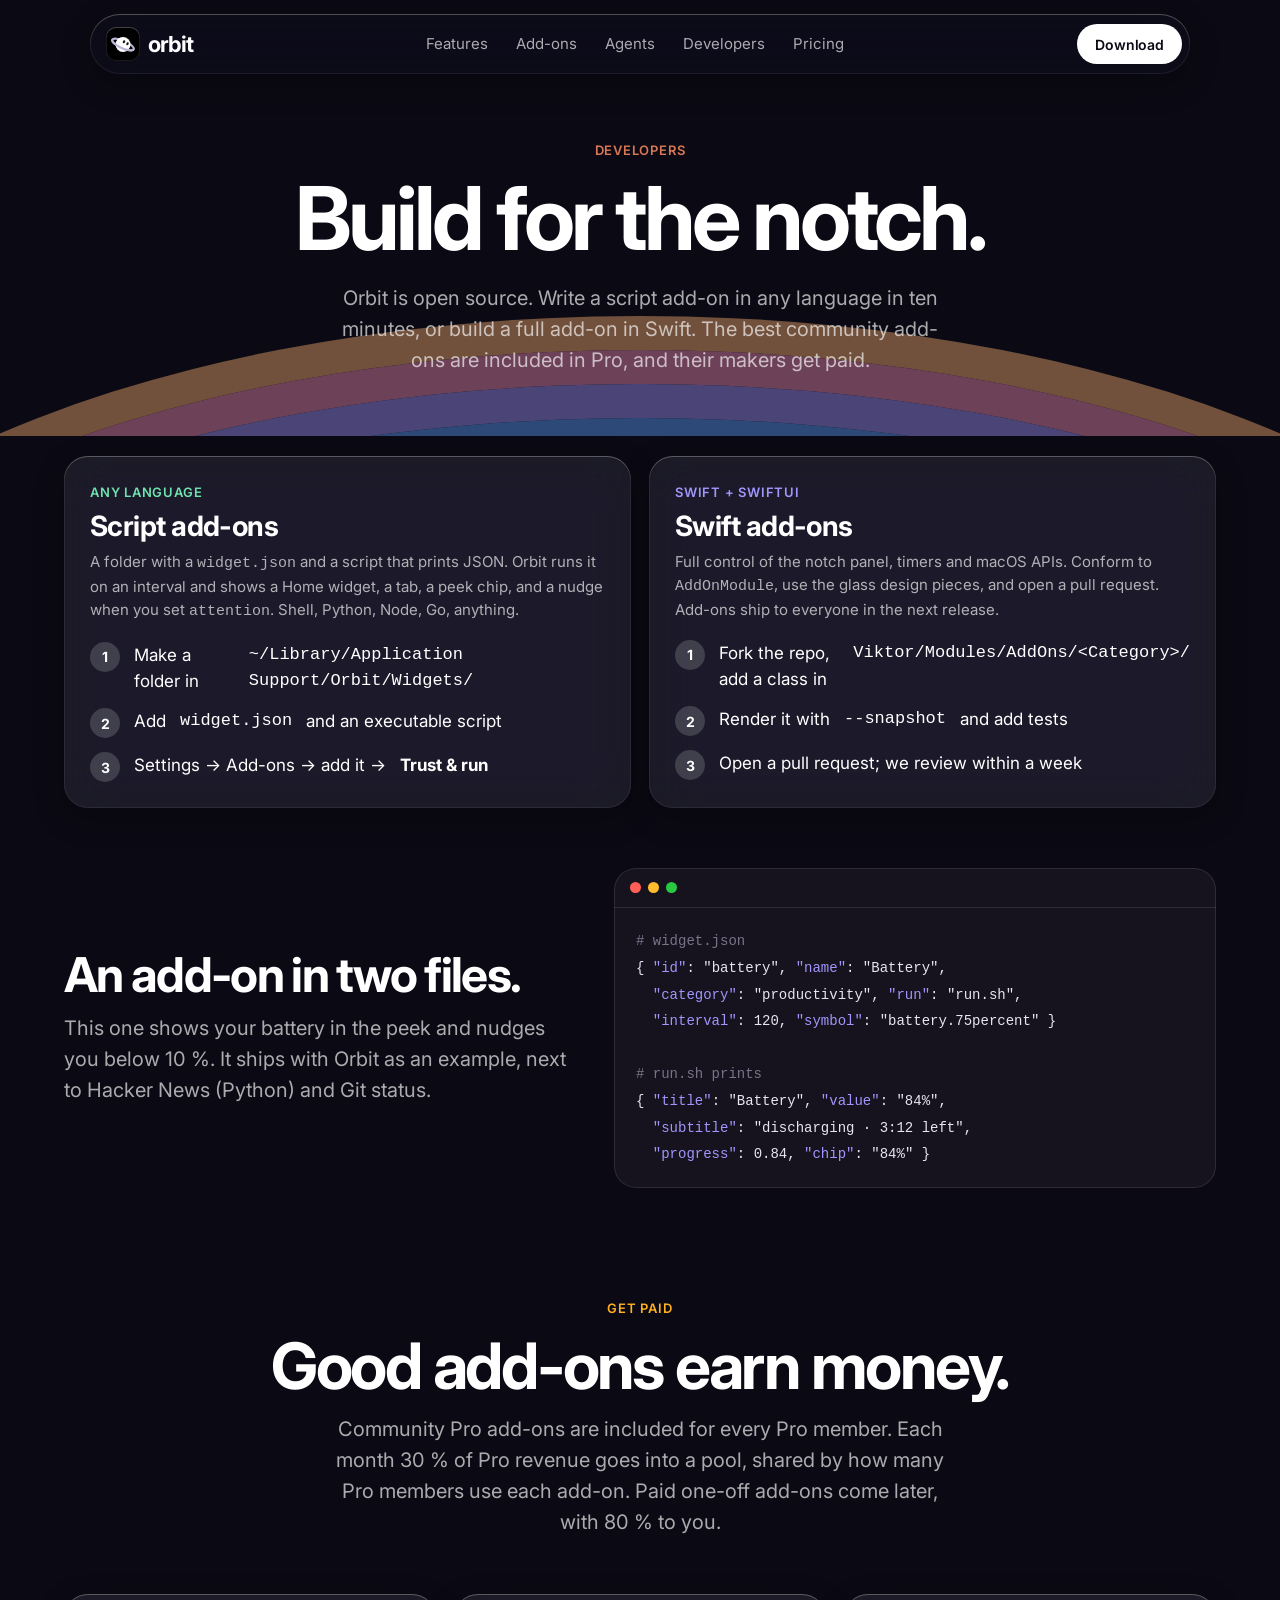
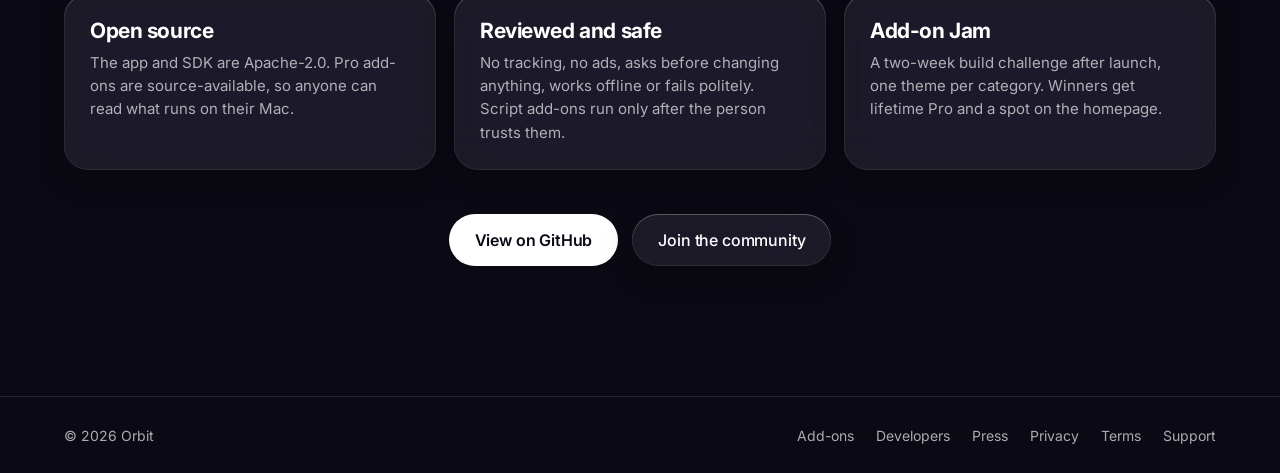
==== website/developers.html @ 53aa4644 "Orbit: first public release" ====
<!doctype html>
<html lang="en">
<head>
  <meta charset="utf-8">
  <meta name="viewport" content="width=device-width, initial-scale=1">
  <title>Build for Orbit</title>
  <meta name="description" content="Orbit is open source. Make add-ons as a script in any language or in Swift, and get paid when Pro members use them.">
  <meta name="theme-color" content="#0B0A14">
  <link rel="icon" href="assets/favicon.svg" type="image/svg+xml">
  <link rel="preconnect" href="https://fonts.googleapis.com">
  <link rel="preconnect" href="https://fonts.gstatic.com" crossorigin>
  <link href="https://fonts.googleapis.com/css2?family=Inter:wght@300;400;500;600;700;800&display=swap" rel="stylesheet">
  <link rel="stylesheet" href="assets/styles.css">
  <script src="assets/orbit.js" defer></script>
  
</head>
<body>
<div class="nav-shell">
  <nav class="nav glass" aria-label="Main">
    <a class="brand" href="index.html" aria-label="Orbit home"><span class="app-icon" aria-hidden="true"><orbit-character size="26" color="White" motion="still"></orbit-character></span>orbit</a>
    <div class="nav-links">
      <a href="index.html#features">Features</a>
      <a href="addons.html">Add-ons</a>
      <a href="index.html#agents">Agents</a>
      <a href="developers.html">Developers</a>
      <a href="index.html#pricing">Pricing</a>
    </div>
    <a class="btn btn-primary btn-sm" href="index.html#download">Download</a>
  </nav>
</div>
<main>
  <section class="page-hero">
    <div class="rings" aria-hidden="true" style="top:330px;opacity:.5"><span></span><span></span><span></span><span></span><span></span></div>
    <div class="wrap" style="position:relative">
      <span class="eyebrow" style="color:var(--claude)">Developers</span>
      <h1 style="margin-top:14px">Build for the notch.</h1>
      <p class="lead">Orbit is open source. Write a script add-on in any language in ten minutes, or build a full add-on in Swift. The best community add-ons are included in Pro, and their makers get paid.</p>
    </div>
  </section>
  <section class="pad" style="padding-top:20px">
    <div class="wrap">
      <div class="grid-3" style="grid-template-columns:repeat(auto-fit,minmax(min(420px,100%),1fr))">
        <article class="feat card glass">
          <span class="eyebrow" style="color:var(--o-mint)">Any language</span>
          <h3 style="font-size:28px">Script add-ons</h3>
          <p>A folder with a <code>widget.json</code> and a script that prints JSON. Orbit runs it on an interval and shows a Home widget, a tab, a peek chip, and a nudge when you set <code>attention</code>. Shell, Python, Node, Go, anything.</p>
          <ol class="steps" style="padding:0;margin:8px 0 0">
            <li>Make a folder in <code>~/Library/Application Support/Orbit/Widgets/</code></li>
            <li>Add <code>widget.json</code> and an executable script</li>
            <li>Settings → Add-ons → add it → <b>Trust &amp; run</b></li>
          </ol>
        </article>
        <article class="feat card glass">
          <span class="eyebrow" style="color:var(--o-purple)">Swift + SwiftUI</span>
          <h3 style="font-size:28px">Swift add-ons</h3>
          <p>Full control of the notch panel, timers and macOS APIs. Conform to <code>AddOnModule</code>, use the glass design pieces, and open a pull request. Add-ons ship to everyone in the next release.</p>
          <ol class="steps" style="padding:0;margin:8px 0 0">
            <li>Fork the repo, add a class in <code>Viktor/Modules/AddOns/&lt;Category&gt;/</code></li>
            <li>Render it with <code>--snapshot</code> and add tests</li>
            <li>Open a pull request; we review within a week</li>
          </ol>
        </article>
      </div>

      <div class="agents" style="margin-top:60px">
        <div style="flex:1 1 380px;display:flex;flex-direction:column;gap:14px">
          <h2 class="h2" style="font-size:clamp(32px,4vw,48px)">An add-on in two files.</h2>
          <p class="lead">This one shows your battery in the peek and nudges you below 10&nbsp;%. It ships with Orbit as an example, next to Hacker News (Python) and Git status.</p>
        </div>
        <div style="flex:1 1 480px;min-width:0">
          <div class="terminal">
            <div class="bar-top"><span style="background:#FF5F57"></span><span style="background:#FEBC2E"></span><span style="background:#28C840"></span></div>
            <pre><span class="c-mute"># widget.json</span>
{ <span class="c-p">"id"</span>: "battery", <span class="c-p">"name"</span>: "Battery",
  <span class="c-p">"category"</span>: "productivity", <span class="c-p">"run"</span>: "run.sh",
  <span class="c-p">"interval"</span>: 120, <span class="c-p">"symbol"</span>: "battery.75percent" }

<span class="c-mute"># run.sh prints</span>
{ <span class="c-p">"title"</span>: "Battery", <span class="c-p">"value"</span>: "84%",
  <span class="c-p">"subtitle"</span>: "discharging · 3:12 left",
  <span class="c-p">"progress"</span>: 0.84, <span class="c-p">"chip"</span>: "84%" }</pre>
          </div>
        </div>
      </div>

      <div class="section-head" style="margin-top:110px">
        <span class="eyebrow" style="color:var(--attention)">Get paid</span>
        <h2 class="h2">Good add-ons earn money.</h2>
        <p class="lead">Community Pro add-ons are included for every Pro member. Each month 30&nbsp;% of Pro revenue goes into a pool, shared by how many Pro members use each add-on. Paid one-off add-ons come later, with 80&nbsp;% to you.</p>
      </div>
      <div class="grid-3">
        <article class="feat card glass"><h3>Open source</h3><p>The app and SDK are Apache-2.0. Pro add-ons are source-available, so anyone can read what runs on their Mac.</p></article>
        <article class="feat card glass"><h3>Reviewed and safe</h3><p>No tracking, no ads, asks before changing anything, works offline or fails politely. Script add-ons run only after the person trusts them.</p></article>
        <article class="feat card glass"><h3>Add-on Jam</h3><p>A two-week build challenge after launch, one theme per category. Winners get lifetime Pro and a spot on the homepage.</p></article>
      </div>
      <div class="actions" style="margin-top:44px"><a class="btn btn-primary" href="[REPO URL]">View on GitHub</a><a class="btn btn-glass glass" href="[COMMUNITY URL]">Join the community</a></div>
    </div>
  </section>
</main>
<footer>
  <div class="wrap foot">
    <span>© 2026 Orbit</span>
    <nav aria-label="Footer"><a href="addons.html">Add-ons</a><a href="developers.html">Developers</a><a href="press.html">Press</a><a href="privacy.html">Privacy</a><a href="terms.html">Terms</a><a href="mailto:[SUPPORT EMAIL]">Support</a></nav>
  </div>
</footer>
</body>
</html>
---- website/assets/styles.css ----
/* Orbit website — the playful layout in the Liquid Glass system (design canvas: "Orbit Liquid Glass" → Tokens). */

/* ---------- Tokens ---------- */
:root {
  /* Material */
  --notch: #000;                         /* the notch, the top of every panel */
  --space: #0B0A14;                      /* page: night sky */
  --space-2: #110F1C;
  --glass: rgba(255, 255, 255, .07);     /* card glass */
  --glass-hi: rgba(255, 255, 255, .16);  /* selected glass */
  --glass-edge: rgba(255, 255, 255, .22);
  --stroke: rgba(255, 255, 255, .10);

  /* Text */
  --text: #fff;
  --text-2: rgba(255, 255, 255, .66);    /* secondary, 4.5:1+ on the dark page */
  --text-3: rgba(255, 255, 255, .5);

  /* Signals (same as the app) */
  --live: #34C759;
  --attention: #FFB020;
  --error: #FF453A;
  --meeting: #4C9BFF;
  --claude: #D97757;
  --hubspot: #FFA48C;

  /* Orbit's ring colours */
  --o-orange: #FBAE72;
  --o-pink: #F08DB3;
  --o-purple: #A196FC;
  --o-blue: #5C9EFF;
  --o-mint: #6FE3B0;
  --o-sunny: #FFD34D;

  /* Shape */
  --r-panel: 36px;
  --r-card: 24px;
  --r-small: 16px;

  /* Type: SF Pro on Apple devices, Inter elsewhere */
  --font: -apple-system, BlinkMacSystemFont, "SF Pro Text", "SF Pro Display", Inter, "Helvetica Neue", Arial, sans-serif;
  --mono: ui-monospace, "SF Mono", "JetBrains Mono", Menlo, monospace;

  --ease: cubic-bezier(.2, .8, .2, 1);
  --spring: cubic-bezier(.34, 1.56, .64, 1);
  color-scheme: dark;
}

/* ---------- Base ---------- */
*, *::before, *::after { box-sizing: border-box; }
html { scroll-behavior: smooth; overflow-x: clip; }
body {
  margin: 0;
  background: var(--space);
  color: var(--text);
  font: 400 17px/1.55 var(--font);
  -webkit-font-smoothing: antialiased;
  overflow-x: clip;
}
a { color: inherit; }
img, svg { display: block; }
h1, h2, h3 { margin: 0; letter-spacing: -0.035em; line-height: 1; font-weight: 700; }
p { margin: 0; }
:focus-visible { outline: 2px solid var(--o-purple); outline-offset: 3px; border-radius: 8px; }
.wrap { max-width: 1200px; margin: 0 auto; padding: 0 24px; }
.sr { position: absolute; width: 1px; height: 1px; overflow: hidden; clip: rect(0 0 0 0); white-space: nowrap; }

.eyebrow { font-size: 13px; font-weight: 600; letter-spacing: .06em; text-transform: uppercase; }
.h2 { font-size: clamp(38px, 5.2vw, 64px); }
.lead { font-size: clamp(17px, 1.6vw, 20px); color: var(--text-2); max-width: 620px; }
.section-head { display: flex; flex-direction: column; align-items: center; text-align: center; gap: 16px; margin-bottom: 56px; }

/* ---------- Material ---------- */
.glass {
  background: var(--glass);
  -webkit-backdrop-filter: blur(24px) saturate(170%);
  backdrop-filter: blur(24px) saturate(170%);
  box-shadow: inset 0 1px 0 var(--glass-edge), inset 0 0 0 1px rgba(255, 255, 255, .07), 0 10px 30px rgba(0, 0, 0, .28);
}
.glass-hi {
  background: var(--glass-hi);
  box-shadow: inset 0 1px 0 rgba(255, 255, 255, .38), inset 0 0 0 1px rgba(255, 255, 255, .12);
}
.card { border-radius: var(--r-card); }
.panel {   /* black where it meets the notch, glass below */
  border-radius: 0 0 var(--r-panel) var(--r-panel);
  background: linear-gradient(180deg, var(--notch) 0, var(--notch) 40px, rgba(10, 10, 12, .55) 110px);
  -webkit-backdrop-filter: blur(36px) saturate(160%);
  backdrop-filter: blur(36px) saturate(160%);
  box-shadow: inset 0 -1px 0 rgba(255, 255, 255, .14), 0 24px 50px rgba(0, 0, 0, .45);
}
.blob { position: absolute; border-radius: 50%; filter: blur(80px); pointer-events: none; }

/* ---------- Buttons: one white pill per section, glass for the rest ---------- */
.btn {
  display: inline-flex; align-items: center; justify-content: center; gap: 8px;
  height: 52px; padding: 0 26px; border-radius: 999px; border: 0; cursor: pointer;
  font: 600 16px var(--font); letter-spacing: -0.01em; text-decoration: none;
  transition: transform .25s var(--spring), background .2s;
}
.btn:hover { transform: translateY(-2px) scale(1.02); }
.btn:active { transform: scale(.98); }
.btn-primary { background: #fff; color: #0B0A14; }
.btn-glass { color: #fff; font-weight: 500; }
.btn-glass:hover { background: rgba(255, 255, 255, .12); }
.btn-sm { height: 40px; padding: 0 18px; font-size: 14px; }

.chip {
  display: inline-flex; align-items: center; gap: 8px; height: 40px; padding: 0 16px;
  border-radius: 999px; border: 0; cursor: pointer; color: #fff; font: 500 14px var(--font);
  transition: background .2s, transform .2s var(--spring);
}
.chip:hover { transform: translateY(-1px); }
.chip[aria-checked="true"] { background: var(--glass-hi); box-shadow: inset 0 1px 0 rgba(255,255,255,.38), inset 0 0 0 1px rgba(255,255,255,.18); }
.swatch { width: 14px; height: 14px; border-radius: 50%; box-shadow: inset 0 0 0 1px rgba(0, 0, 0, .2); }

/* ---------- Nav: a floating glass bar ---------- */
.nav-shell { position: sticky; top: 14px; z-index: 50; padding: 0 16px; }
.nav {
  max-width: 1100px; margin: 0 auto; height: 60px; border-radius: 999px;
  display: flex; align-items: center; justify-content: space-between; gap: 16px; padding: 0 8px 0 16px;
  background: rgba(16, 14, 26, .55);
}
.brand { display: flex; align-items: center; gap: 8px; text-decoration: none; font-size: 22px; font-weight: 700; letter-spacing: -0.04em; }
.nav-links { display: flex; gap: 28px; font-size: 15px; color: var(--text-2); }
.nav-links a { text-decoration: none; transition: color .2s; }
.nav-links a:hover { color: #fff; }

/* ---------- Hero ---------- */
.hero { position: relative; overflow: hidden; padding: 96px 0 110px; margin-top: -74px; }
.hero .stars span { position: absolute; width: 2px; height: 2px; border-radius: 50%; background: #fff; animation: twinkle 3s ease-in-out infinite; }
.rings { position: absolute; left: 50%; width: 1900px; height: 900px; margin-left: -950px; animation: sway 10s ease-in-out infinite; pointer-events: none; }
.rings span { position: absolute; border-radius: 50%; border: 34px solid; opacity: .85; }
.rings span:nth-child(1) { inset: 0; border-color: var(--o-orange); }
.rings span:nth-child(2) { inset: 34px; border-color: var(--o-pink); }
.rings span:nth-child(3) { inset: 68px; border-color: var(--o-purple); }
.rings span:nth-child(4) { inset: 102px; border-color: var(--o-blue); }
.rings span:nth-child(5) { inset: 136px; border-color: var(--o-mint); }
.hero-copy { position: relative; display: flex; flex-direction: column; align-items: center; text-align: center; gap: 26px; padding-top: 120px; }
.badge { display: inline-flex; align-items: center; gap: 10px; padding: 6px 16px 6px 6px; border-radius: 999px; font-size: 14px; text-decoration: none; }
.badge b { background: var(--o-orange); color: #2A0F33; padding: 3px 10px; border-radius: 999px; font-size: 12px; }
.hero h1 { font-size: clamp(50px, 8.4vw, 112px); line-height: .95; letter-spacing: -0.045em; max-width: 1000px;
  text-shadow: 0 4px 40px rgba(11, 10, 20, .6); }
.hero .lead { max-width: 660px; }
.actions { display: flex; gap: 14px; flex-wrap: wrap; justify-content: center; }
.meta { font-size: 14px; color: var(--text-3); }

/* The MacBook with the open notch panel */
.device { position: relative; max-width: 1040px; margin: 72px auto 0; padding: 12px; border-radius: 30px; background: #1C1A22;
  box-shadow: 0 40px 90px rgba(0, 0, 0, .55), inset 0 0 0 1px rgba(255, 255, 255, .08); }
.screen { position: relative; height: 480px; border-radius: 20px; overflow: hidden; background: #120F22; }
.screen .notch { position: absolute; left: 50%; top: 0; transform: translateX(-50%); width: 170px; height: 30px; background: #000; border-radius: 0 0 14px 14px; z-index: 3; }
.app-panel { position: absolute; left: 50%; top: 0; transform: translateX(-50%); width: min(660px, 94%); padding: 10px 18px 18px;
  display: flex; flex-direction: column; gap: 12px; z-index: 2; }
.app-head { display: flex; align-items: center; justify-content: space-between; height: 30px; font-size: 13px; font-weight: 600; }
.app-head .who { display: flex; align-items: center; gap: 8px; }
.dots { display: flex; gap: 6px; }
.dots span { width: 26px; height: 26px; border-radius: 50%; }
.tabbar { align-self: center; display: flex; gap: 2px; padding: 4px; border-radius: 999px; }
.tabbar span { width: 36px; height: 28px; border-radius: 999px; display: grid; place-items: center; color: var(--text-2); }
.tabbar .on { width: auto; padding: 0 12px; color: #fff; font-size: 12px; font-weight: 600; gap: 6px; display: flex; align-items: center; }
.app-grid { display: grid; grid-template-columns: repeat(3, minmax(0, 1fr)); gap: 10px; }
.tile { border-radius: 20px; padding: 14px 16px; display: flex; flex-direction: column; gap: 6px; min-width: 0; }
.tile small { font-size: 11px; color: var(--text-2); display: flex; align-items: center; gap: 6px; }
.tile .big { font-size: 24px; font-weight: 700; letter-spacing: -0.03em; }
.tile .num { font-size: 28px; font-weight: 300; font-variant-numeric: tabular-nums; letter-spacing: -0.02em; }
.span2 { grid-column: span 2; }
.pill-w { background: #fff; color: #000; font-size: 12px; font-weight: 600; padding: 6px 14px; border-radius: 999px; }
.pill-g { font-size: 12px; padding: 6px 12px; border-radius: 999px; }
.bar { height: 4px; border-radius: 2px; background: rgba(255, 255, 255, .18); overflow: hidden; }
.bar i { display: block; height: 100%; border-radius: 2px; }
.task { display: flex; align-items: center; gap: 8px; font-size: 12px; }
.ring-dot { width: 12px; height: 12px; border-radius: 50%; flex-shrink: 0; }

.sticker { position: absolute; display: flex; align-items: center; gap: 8px; padding: 10px 16px; border-radius: 999px;
  font-size: 14px; font-weight: 500; white-space: nowrap; z-index: 4; }
.sticker .dot { width: 8px; height: 8px; border-radius: 50%; }
.bob { animation: bob 4.4s ease-in-out infinite; }
.bob2 { animation: bob 5.2s ease-in-out .9s infinite; }
.bob3 { animation: bob 4.8s ease-in-out 1.7s infinite; }

/* ---------- Marquee ---------- */
.marquee { overflow: hidden; padding: 18px 0; border-block: 1px solid var(--stroke); background: rgba(255, 255, 255, .03); }
.marquee-track { display: flex; width: max-content; gap: 30px; animation: marquee 40s linear infinite; font-size: 26px; font-weight: 700; letter-spacing: -0.03em; white-space: nowrap; }
.marquee-track span { display: inline-flex; align-items: center; gap: 30px; }
.marquee-track i { width: 12px; height: 12px; border-radius: 50%; }

/* ---------- Sections ---------- */
section { position: relative; scroll-margin-top: 90px; }
.final h2, .final .lead, .final .meta { text-shadow: 0 2px 24px rgba(11, 10, 20, .85); }
.final .lead { color: rgba(255, 255, 255, .82); }
.pad { padding: 130px 0; }
.grid-3 { display: grid; grid-template-columns: repeat(auto-fit, minmax(min(290px, 100%), 1fr)); gap: 18px; }
.grid-4 { display: grid; grid-template-columns: repeat(auto-fit, minmax(min(250px, 100%), 1fr)); gap: 14px; }

.step { padding: 28px; display: flex; flex-direction: column; gap: 18px; transition: transform .3s var(--spring); }
.step:hover { transform: translateY(-6px) rotate(-.6deg); }
.step .n { font-size: 60px; font-weight: 800; letter-spacing: -0.05em; line-height: 1; }
.step h3 { font-size: 26px; }
.step p { color: var(--text-2); }
.mini { height: 124px; border-radius: 18px; background: #16131F; position: relative; overflow: hidden; box-shadow: inset 0 0 0 1px rgba(255,255,255,.06); }
.mini .notch { position: absolute; left: 50%; top: 0; transform: translateX(-50%); background: #000; }

/* Meet Orbit */
.meet { border-radius: 40px; padding: clamp(28px, 5vw, 64px); display: flex; gap: 48px; align-items: center; position: relative; overflow: hidden; }
.meet-copy { flex: 1 1 400px; display: flex; flex-direction: column; gap: 20px; position: relative; z-index: 1; }
.meet-stage { flex: 0 1 420px; display: grid; place-items: center; min-height: 380px; position: relative; }
.meet-stage::before { content: ""; position: absolute; width: 340px; height: 340px; border-radius: 50%; background: radial-gradient(circle, rgba(161,150,252,.25), transparent 70%); }
.picker { display: flex; flex-wrap: wrap; gap: 8px; }
.picker-label { font-size: 13px; font-weight: 600; color: var(--text-2); }
#motion-line { font-weight: 500; min-height: 3em; }

/* Showcase rows */
.show { display: flex; gap: 32px; align-items: center; border-radius: 36px; padding: clamp(24px, 4vw, 52px); position: relative; overflow: hidden; }
.show.rev { flex-direction: row-reverse; }
.show-copy { flex: 1 1 360px; display: flex; flex-direction: column; gap: 14px; position: relative; z-index: 1; }
.show-copy h3 { font-size: clamp(32px, 3.4vw, 44px); line-height: 1.03; }
.show-copy p { color: var(--text-2); }
.show-demo { flex: 1 1 480px; min-width: 0; height: 240px; border-radius: 26px; background: #16131F; position: relative; overflow: hidden; box-shadow: inset 0 0 0 1px rgba(255,255,255,.06); }
.show-demo .panel { position: absolute; left: 50%; top: 0; transform: translateX(-50%); width: 92%; }
.stack { display: flex; flex-direction: column; gap: 28px; }

.feat { padding: 26px; display: flex; flex-direction: column; gap: 10px; transition: transform .3s var(--spring); }
.feat:hover { transform: translateY(-5px) rotate(-.5deg); }
.feat h3 { font-size: 21px; letter-spacing: -0.02em; }
.feat p { color: var(--text-2); font-size: 15px; }
.ico { width: 46px; height: 46px; border-radius: 15px; display: grid; place-items: center; }

/* Agents */
.agents { display: flex; gap: 48px; align-items: center; }
.agent-row { display: flex; gap: 12px; align-items: center; padding: 10px 14px; border-radius: 20px; }
.agent-row .grow { flex-grow: 1; min-width: 0; }
.agent-row small { color: var(--text-2); font-size: 13px; display: block; }
.terminal { border-radius: 22px; background: #16131F; box-shadow: inset 0 0 0 1px rgba(255,255,255,.1); overflow: hidden; }
.terminal .bar-top { display: flex; gap: 7px; padding: 14px 16px; border-bottom: 1px solid var(--stroke); }
.terminal .bar-top span { width: 11px; height: 11px; border-radius: 50%; }
.terminal pre { margin: 0; padding: 20px 22px; font: 400 14px/1.9 var(--mono); color: #E9E4F2; overflow-x: auto; }
.c-mute { color: #77748A; } .c-p { color: var(--o-purple); } .c-g { color: var(--o-mint); }

/* Pricing */
.price { padding: 34px; display: flex; flex-direction: column; gap: 18px; position: relative; overflow: hidden; }
.price ul { margin: 0; padding: 0; list-style: none; display: flex; flex-direction: column; gap: 10px; color: var(--text-2); }
.price li { display: flex; gap: 10px; align-items: flex-start; }
.price li::before { content: ""; width: 8px; height: 8px; border-radius: 50%; background: var(--live); margin-top: 9px; flex-shrink: 0; }
.amount { font-size: 52px; font-weight: 800; letter-spacing: -0.045em; }

/* FAQ */
.faq { max-width: 860px; margin: 0 auto; display: flex; flex-direction: column; gap: 12px; }
.faq details { border-radius: 22px; padding: 22px 26px; }
.faq summary { cursor: pointer; list-style: none; display: flex; justify-content: space-between; align-items: center; gap: 16px; font-weight: 600; font-size: 18px; }
.faq summary::-webkit-details-marker { display: none; }
.faq .plus { font-size: 26px; color: var(--o-purple); transition: transform .25s var(--spring); }
.faq details[open] .plus { transform: rotate(45deg); }
.faq p { margin-top: 12px; color: var(--text-2); }

/* Final CTA + footer */
.final { position: relative; overflow: hidden; padding: 140px 0 150px; text-align: center; }
.final .rings { top: 300px; width: 1500px; height: 700px; margin-left: -750px; }
.final .rings span { border-width: 28px; }
.final .rings span:nth-child(2) { inset: 28px; } .final .rings span:nth-child(3) { inset: 56px; }
.final .rings span:nth-child(4) { inset: 84px; } .final .rings span:nth-child(5) { inset: 112px; }
footer { border-top: 1px solid var(--stroke); }
.foot { display: flex; justify-content: space-between; align-items: center; gap: 16px; flex-wrap: wrap; padding-block: 28px; font-size: 14px; color: var(--text-2); }
.foot nav { display: flex; gap: 22px; }
.foot a { text-decoration: none; }

/* Reveal on scroll */
.reveal { opacity: 0; transform: translateY(24px); transition: opacity .8s var(--ease), transform .8s var(--ease); }
.reveal.in { opacity: 1; transform: none; }


/* ---------- App icon ---------- */
.app-icon { width: 34px; height: 34px; border-radius: 10px; background: #000; display: grid; place-items: center;
  box-shadow: inset 0 1px 0 rgba(255,255,255,.18), inset 0 0 0 1px rgba(255,255,255,.1); }
.app-icon.big { width: 128px; height: 128px; border-radius: 30px; box-shadow: inset 0 1px 0 rgba(255,255,255,.2), inset 0 0 0 1px rgba(255,255,255,.1), 0 24px 60px rgba(0,0,0,.5); }

/* ---------- Cursor used in the scenes ---------- */
.cursor { position: absolute; left: 70%; top: 85%; z-index: 9; filter: drop-shadow(0 2px 4px rgba(0,0,0,.5));
  transition: left .9s var(--ease), top .9s var(--ease), transform .15s; pointer-events: none; }
.cursor.press { transform: scale(.82); }

/* ---------- Hero film: closed → peek → open → nudge ---------- */
.menubar { position: absolute; left: 0; right: 0; top: 0; height: 30px; display: flex; gap: 18px; align-items: center; padding: 0 16px;
  font-size: 12.5px; font-weight: 500; color: rgba(255,255,255,.88); z-index: 1; }
.menubar span:first-child { font-weight: 700; }
.menubar .clock { margin-left: auto; }
.film .notch { z-index: 6; }
.peek-pill { position: absolute; left: 50%; top: 0; transform: translateX(-50%); z-index: 5; background: #000;
  width: 170px; height: 30px; border-radius: 0 0 14px 14px; overflow: hidden;
  transition: width .5s var(--spring), height .5s var(--spring), border-radius .4s, opacity .3s; }
.peek-pill > span { opacity: 0; transition: opacity .25s; }
.peek-l { position: absolute; left: 14px; top: 6px; display: flex; align-items: center; gap: 8px; }
.peek-l .art { width: 20px; height: 20px; border-radius: 5px; background: #E8603C; }
.wave { display: inline-flex; align-items: center; gap: 2px; height: 14px; }
.wave b { width: 2px; border-radius: 1px; background: #E8603C; animation: wave 1s ease-in-out infinite; }
.wave b:nth-child(1) { height: 6px; } .wave b:nth-child(2) { height: 12px; animation-delay: .15s; }
.wave b:nth-child(3) { height: 8px; animation-delay: .3s; } .wave b:nth-child(4) { height: 13px; animation-delay: .45s; } .wave b:nth-child(5) { height: 5px; animation-delay: .6s; }
.peek-r { position: absolute; right: 14px; top: 8px; display: flex; align-items: center; gap: 6px; font-size: 13px; font-weight: 600; }
.peek-r .dot, .status-pill .dot, .aw-done .dot { width: 7px; height: 7px; border-radius: 50%; display: inline-block; }
.peek-chips { position: absolute; left: 0; right: 0; bottom: 8px; display: flex; justify-content: center; gap: 6px; font-size: 11.5px; }
.peek-chips span { padding: 3px 9px; border-radius: 999px; background: rgba(255,255,255,.12); white-space: nowrap; }
.film[data-state="peek"] .peek-pill { width: min(470px, 92%); height: 78px; border-radius: 0 0 22px 22px; }
.film[data-state="peek"] .peek-pill > span { opacity: 1; transition-delay: .2s; }
.film .app-panel, .film .alert-panel { opacity: 0; transform: translateX(-50%) scaleY(.3); transform-origin: top; pointer-events: none;
  transition: opacity .3s, transform .55s var(--spring); }
.film[data-state="open"] .app-panel, .film[data-state="nudge"] .alert-panel { opacity: 1; transform: translateX(-50%) scaleY(1); }
.alert-panel { position: absolute; left: 50%; top: 0; width: min(500px, 92%); height: 130px; padding: 42px 18px 16px; display: flex; align-items: center; gap: 12px; z-index: 4; }
.film-steps { display: flex; gap: 8px; justify-content: center; flex-wrap: wrap; margin-top: 22px; }
.film-steps .chip[aria-pressed="true"] { background: var(--glass-hi); box-shadow: inset 0 1px 0 rgba(255,255,255,.38), inset 0 0 0 1px rgba(255,255,255,.18); }

/* ---------- Feature demos ---------- */
.demos { display: grid; grid-template-columns: repeat(auto-fit, minmax(min(460px, 100%), 1fr)); gap: 18px; }
.demo-card { border-radius: 32px; padding: 28px; display: flex; flex-direction: column; gap: 24px; overflow: hidden; }
.demo-copy { display: flex; flex-direction: column; gap: 10px; }
.demo-copy h3 { font-size: clamp(26px, 2.6vw, 34px); line-height: 1.05; }
.demo-copy p { color: var(--text-2); font-size: 16px; }
.demo-stage { position: relative; height: 250px; border-radius: 22px; background: #14111D; overflow: hidden;
  box-shadow: inset 0 0 0 1px rgba(255,255,255,.06); }
.demo-stage::before { content: ""; position: absolute; inset: -30%; background:
  radial-gradient(40% 40% at 20% 80%, rgba(91,61,245,.45), transparent), radial-gradient(35% 35% at 85% 15%, rgba(255,106,61,.35), transparent); filter: blur(10px); }
.demo-stage > * { position: relative; }
.mini-screen { position: absolute !important; inset: 0; }
.mini-screen .notch { position: absolute; left: 50%; top: 0; transform: translateX(-50%); width: 120px; height: 24px; background: #000; border-radius: 0 0 12px 12px; z-index: 5; }
.grow { flex-grow: 1; min-width: 0; }
.grow small, .d-row small, .mini-row small { display: block; color: var(--text-2); font-size: 12px; }
.row { display: flex; gap: 6px; margin-top: 10px; }

/* Meeting */
.d-alert { position: absolute; left: 50%; top: 0; width: 92%; height: 118px; padding: 36px 16px 12px; display: flex; align-items: center; gap: 12px;
  transform: translateX(-50%); transform-origin: top; transition: transform .55s var(--spring), opacity .3s; }
.d-alert b { font-size: 14px; display: block; }
.d-alert.hidden { transform: translateX(-50%) scaleY(.2); opacity: 0; }
.pill-w { transition: transform .15s, background .2s; }
.pill-w.press { transform: scale(.9); }

/* Tasks */
.d-tasks { padding: 18px; display: flex; flex-direction: column; gap: 10px; height: 100%; }
.d-input { display: flex; align-items: center; height: 40px; padding: 0 6px 0 14px; border-radius: 999px; font-size: 14px; }
.caret { width: 1.5px; height: 18px; background: #fff; margin-left: 1px; animation: blink 1s steps(1) infinite; }
.plus-btn { margin-left: auto; width: 30px; height: 30px; border-radius: 50%; background: #fff; color: #000; display: grid; place-items: center; font-weight: 700; }
.d-list { border-radius: 18px; padding: 4px 12px; font-size: 14px; }
.d-row { display: flex; align-items: center; gap: 10px; padding: 8px 0; border-bottom: 1px solid rgba(255,255,255,.06); transition: opacity .3s, max-height .45s var(--ease), padding .45s; max-height: 60px; overflow: hidden; }
.d-row:last-child { border-bottom: 0; }
.d-row .circle { width: 16px; height: 16px; border-radius: 50%; box-shadow: inset 0 0 0 1.5px rgba(255,255,255,.55); flex-shrink: 0; transition: background .25s, box-shadow .25s; }
.d-row .prio { width: 7px; height: 7px; border-radius: 50%; }
.d-row.done .circle { background: var(--live); box-shadow: none; }
.d-row.done .grow { color: var(--text-3); text-decoration: line-through; }
.d-row.collapsed { max-height: 0; padding: 0; opacity: 0; border: 0; }
.tag { font-style: normal; color: var(--hubspot); background: rgba(255,164,140,.15); padding: 1px 6px; border-radius: 6px; font-size: 11px; margin-right: 4px; }

/* Ask */
.d-chat { padding: 18px; display: flex; flex-direction: column; gap: 12px; height: 100%; }
.bubble-me { align-self: flex-end; padding: 9px 14px; border-radius: 18px 18px 6px 18px; font-size: 14px; max-width: 85%; min-height: 38px; }
.d-reply { display: flex; gap: 10px; align-items: flex-start; transition: opacity .3s; }
.d-card { border-radius: 16px; padding: 12px 14px; flex-grow: 1; font-size: 14px; min-height: 46px; }
.d-card small { display: block; color: var(--text-2); font-size: 12px; }
.thinking { display: none; gap: 4px; padding: 6px 0; }
.thinking i { width: 6px; height: 6px; border-radius: 50%; background: var(--text-2); animation: dots 1s ease-in-out infinite; }
.thinking i:nth-child(2) { animation-delay: .15s; } .thinking i:nth-child(3) { animation-delay: .3s; }
.d-card.is-thinking .thinking { display: flex; } .d-card.is-thinking [data-answer] { display: none; }
.status-pill { align-self: center; display: inline-flex; align-items: center; gap: 8px; padding: 6px 14px; border-radius: 999px; font-size: 13px;
  background: rgba(52,199,89,.14); color: #8FE3A6; transition: opacity .3s, transform .4s var(--spring); }
.is-hidden { opacity: 0 !important; transform: translateY(6px) scale(.96); }

/* Shelf */
.d-drop, .d-shelf { position: absolute; left: 50%; top: 0; width: 92%; transform: translateX(-50%); transform-origin: top; transition: transform .5s var(--spring), opacity .3s; }
.d-drop { height: 140px; padding: 34px 10px 10px; display: grid; grid-template-columns: repeat(3, 1fr); gap: 8px; font-size: 13px; font-weight: 600; }
.zone { border-radius: 16px; display: grid; place-items: center; text-align: center; transition: outline-color .2s, background .2s; outline: 1.5px solid transparent; outline-offset: -1.5px; }
.zone.target { outline-color: rgba(255,255,255,.7); }
.d-shelf { height: 112px; padding: 38px 14px 12px; display: flex; align-items: center; gap: 10px; font-size: 13px; }
.file-chip { display: inline-flex; align-items: center; gap: 8px; padding: 8px 12px; border-radius: 12px; }
.file-chip i { width: 22px; height: 26px; border-radius: 4px; background: linear-gradient(135deg, #FFD34D, #FF7A6B); }
.d-drop.hidden, .d-shelf.hidden { transform: translateX(-50%) scaleY(.2); opacity: 0; }
.file { position: absolute !important; left: 40%; bottom: 16px; width: 52px; height: 62px; border-radius: 8px; background: #fff; color: #2A0F33;
  font: 700 10px var(--font); display: flex; align-items: flex-end; justify-content: center; padding-bottom: 6px; z-index: 8;
  box-shadow: 0 12px 24px rgba(0,0,0,.45); transform: rotate(-8deg); transition: left .9s var(--ease), bottom .9s var(--ease), transform .4s, opacity .3s; }

/* Focus */
.d-focus { padding: 18px; display: grid; grid-template-columns: 1.1fr 1fr; gap: 10px; height: 100%; }
.focus-main { border-radius: 20px; padding: 16px; display: flex; flex-direction: column; gap: 8px; justify-content: center; }
.focus-main small { color: var(--text-2); font-size: 12px; }
.big-num { font-size: 46px !important; font-weight: 300; font-variant-numeric: tabular-nums; letter-spacing: -0.03em; }
.d-side { display: flex; flex-direction: column; gap: 10px; }
.mini-row { border-radius: 16px; padding: 12px 14px; display: flex; align-items: center; gap: 10px; font-size: 14px; flex: 1; }
.mini-row b { margin-left: auto; font-variant-numeric: tabular-nums; }
.mini-row .art { width: 30px; height: 30px; border-radius: 8px; background: #8251FB; flex-shrink: 0; }
.mini-row .wave b { background: var(--o-purple); }
.mini-row.paused .wave b { animation-play-state: paused; }

/* Presenting */
.d-peek { position: absolute !important; left: 50%; top: 0; transform: translateX(-50%); width: 82%; height: 50px; background: #000; border-radius: 0 0 20px 20px;
  display: flex; align-items: center; justify-content: space-between; padding: 14px 16px 0; font-size: 13px; font-weight: 600; z-index: 4; transition: filter .3s; }
.d-peek span { transition: opacity .3s; }
.keys { position: absolute !important; left: 50%; bottom: 26px; transform: translateX(-50%); display: flex; gap: 8px; }
kbd { min-width: 46px; height: 46px; border-radius: 12px; display: grid; place-items: center; font: 600 18px var(--font); color: #fff;
  background: rgba(255,255,255,.1); box-shadow: inset 0 -3px 0 rgba(0,0,0,.35), inset 0 0 0 1px rgba(255,255,255,.14); transition: transform .12s, background .2s; }
kbd.down { transform: translateY(2px); background: rgba(255,255,255,.22); }

/* Agent window */
.agent-window { position: relative; border-radius: 28px; overflow: hidden; }
.aw-head { display: flex; align-items: center; gap: 10px; padding: 14px 16px; border-bottom: 1px solid var(--stroke); }
.aw-head small { display: block; color: var(--live); font-size: 12px; }
.aw-body { padding: 16px; display: flex; flex-direction: column; gap: 10px; min-height: 290px; }
.aw-step { font: 400 13px var(--mono); color: var(--text-2); display: flex; gap: 8px; animation: rise .35s var(--ease) both; }
.aw-step i { color: var(--o-purple); font-style: normal; }
.aw-steps { display: flex; flex-direction: column; gap: 6px; padding-left: 4px; }
.aw-allow { border-radius: 16px; padding: 12px 14px; background: rgba(255,176,32,.1); box-shadow: inset 0 0 0 1px rgba(255,176,32,.45); font-size: 14px;
  transition: opacity .3s, transform .4s var(--spring); }
.aw-allow code { display: block; margin-top: 8px; padding: 8px 10px; border-radius: 8px; background: rgba(0,0,0,.35); font: 400 12.5px var(--mono); color: var(--text-2); }
.aw-allow .row { justify-content: flex-end; }
.aw-done { display: flex; align-items: center; gap: 8px; font-size: 14px; transition: opacity .3s, transform .4s var(--spring); }

/* Everything */
.everything { justify-content: center; max-width: 900px; margin: 0 auto 22px; }
.everything .chip { height: 44px; }
.everything .chip .mini-ico { width: 22px; height: 22px; border-radius: 7px; display: grid; place-items: center; }
.feature-panel { max-width: 760px; margin: 0 auto; border-radius: 28px; padding: 28px; display: flex; gap: 20px; align-items: flex-start; min-height: 150px; }
.feature-panel h3 { font-size: 26px; margin-bottom: 8px; }
.feature-panel p { color: var(--text-2); }
.feature-panel .ico { flex-shrink: 0; }
.feature-panel > div { animation: rise .35s var(--ease) both; }


/* ---------- Add-on categories ---------- */
.cat-grid { display: grid; grid-template-columns: repeat(auto-fit, minmax(min(250px, 100%), 1fr)); gap: 14px; }
.cat-card { border-radius: 26px; padding: 22px; display: flex; flex-direction: column; gap: 10px; text-decoration: none; transition: transform .3s var(--spring); position: relative; overflow: hidden; }
.cat-card:hover { transform: translateY(-5px) rotate(-.4deg); }
.cat-card h3 { font-size: 22px; letter-spacing: -0.02em; }
.cat-card p { color: var(--text-2); font-size: 14.5px; }
.cat-card .names { display: flex; flex-wrap: wrap; gap: 6px; margin-top: 4px; }
.cat-card .names span { font-size: 12px; padding: 4px 10px; border-radius: 999px; background: rgba(255,255,255,.08); color: rgba(255,255,255,.85); }
.cat-card .count { font-size: 12px; color: var(--text-3); margin-top: auto; }
.cat-ico { width: 44px; height: 44px; border-radius: 14px; display: grid; place-items: center; }
.cat-ico svg { width: 22px; height: 22px; fill: none; stroke: currentColor; stroke-width: 2; stroke-linecap: round; stroke-linejoin: round; }
.tier-badge { display: inline-flex; align-items: center; height: 24px; padding: 0 10px; border-radius: 999px; font-size: 12px; font-weight: 600; background: rgba(161,150,252,.2); color: #C9C2FF; }
.tier-badge.free { background: rgba(52,199,89,.16); color: #8FE3A6; }
.dev-split { display: flex; gap: 48px; align-items: center; }

/* ---------- Inner pages ---------- */
.page-hero { position: relative; overflow: hidden; padding: 150px 0 60px; text-align: center; margin-top: -74px; }
.page-hero h1 { font-size: clamp(44px, 7vw, 88px); line-height: .96; letter-spacing: -0.045em; }
.page-hero .lead { margin: 22px auto 0; }
.filter-row { display: flex; flex-wrap: wrap; gap: 8px; justify-content: center; margin: 0 auto 30px; }
.filter-row .chip[aria-pressed="true"] { background: var(--glass-hi); box-shadow: inset 0 1px 0 rgba(255,255,255,.38), inset 0 0 0 1px rgba(255,255,255,.18); }
.addon-grid { display: grid; grid-template-columns: repeat(auto-fit, minmax(min(280px, 100%), 1fr)); gap: 14px; }
.addon-card { border-radius: 22px; padding: 20px; display: flex; flex-direction: column; gap: 8px; }
.addon-card .top { display: flex; align-items: center; gap: 12px; }
.addon-card .top .grow b { display: block; font-size: 17px; }
.addon-card .top .grow small { color: var(--text-3); font-size: 12.5px; }
.addon-card p { color: var(--text-2); font-size: 14.5px; }
.ideas { margin-top: 60px; }
.ideas h3 { font-size: 22px; margin-bottom: 14px; }
.idea-row { display: flex; flex-wrap: wrap; gap: 6px; margin-bottom: 18px; }
.idea-row span { font-size: 13px; padding: 5px 12px; border-radius: 999px; background: rgba(255,255,255,.06); color: var(--text-2); }
.prose { max-width: 760px; margin: 0 auto; padding: 36px clamp(22px, 4vw, 48px); border-radius: 28px; }
.prose h2 { font-size: 26px; margin: 34px 0 10px; letter-spacing: -0.02em; }
.prose h2:first-child { margin-top: 0; }
.prose p, .prose li { color: var(--text-2); }
.prose ul { padding-left: 20px; display: flex; flex-direction: column; gap: 6px; }
.prose a { color: #C9C2FF; }
.steps { counter-reset: s; display: flex; flex-direction: column; gap: 14px; }
.steps li { list-style: none; display: flex; gap: 14px; align-items: flex-start; }
.steps li::before { counter-increment: s; content: counter(s); flex-shrink: 0; width: 30px; height: 30px; border-radius: 50%; display: grid; place-items: center; font-weight: 700; font-size: 14px; background: var(--glass-hi); color: #fff; }
@media (max-width: 860px) { .dev-split { flex-direction: column; align-items: stretch; } }

/* ---------- Motion ---------- */
@keyframes marquee { to { transform: translateX(-50%); } }
@keyframes bob { 0%, 100% { transform: translateY(0); } 50% { transform: translateY(-10px); } }
@keyframes sway { 0%, 100% { transform: rotate(-14deg); } 50% { transform: rotate(-8deg); } }
@keyframes twinkle { 0%, 100% { opacity: .25; } 50% { opacity: 1; } }
@keyframes wave { 0%, 100% { transform: scaleY(.5); } 50% { transform: scaleY(1.2); } }
@keyframes blink { 50% { opacity: 0; } }
@keyframes dots { 0%, 100% { opacity: .3; transform: translateY(0); } 50% { opacity: 1; transform: translateY(-3px); } }
@keyframes rise { from { opacity: 0; transform: translateY(8px); } to { opacity: 1; transform: none; } }
@keyframes drop { from { transform: translateX(-50%) scaleY(.15); transform-origin: top; opacity: 0; } to { transform: translateX(-50%) scaleY(1); opacity: 1; } }

/* ---------- Small screens ---------- */
@media (max-width: 860px) {
  .nav-links, .hide-sm { display: none !important; }
  .meet, .show, .show.rev, .agents { flex-direction: column; align-items: stretch; }
  .screen { height: 420px; }
  .app-grid { grid-template-columns: repeat(2, minmax(0, 1fr)); }
  .app-grid .span2 { grid-column: span 2; }
  .pad { padding: 90px 0; }
  .meet-stage { min-height: 300px; }
  .hero > .rings { top: 560px !important; }
  .app-panel { padding-top: 36px; }
  .d-focus { grid-template-columns: 1fr; }
  .d-focus .d-side { display: none; }
  .demo-card { padding: 22px; }
}
@media (max-width: 520px) {
  .app-grid .opt { display: none; }
  .tabbar span:nth-child(n+5) { display: none; }
  .actions .btn { width: 100%; }
}

@media (prefers-reduced-motion: reduce) {
  *, *::before, *::after { animation: none !important; transition: none !important; scroll-behavior: auto !important; }
  .reveal { opacity: 1; transform: none; }
}
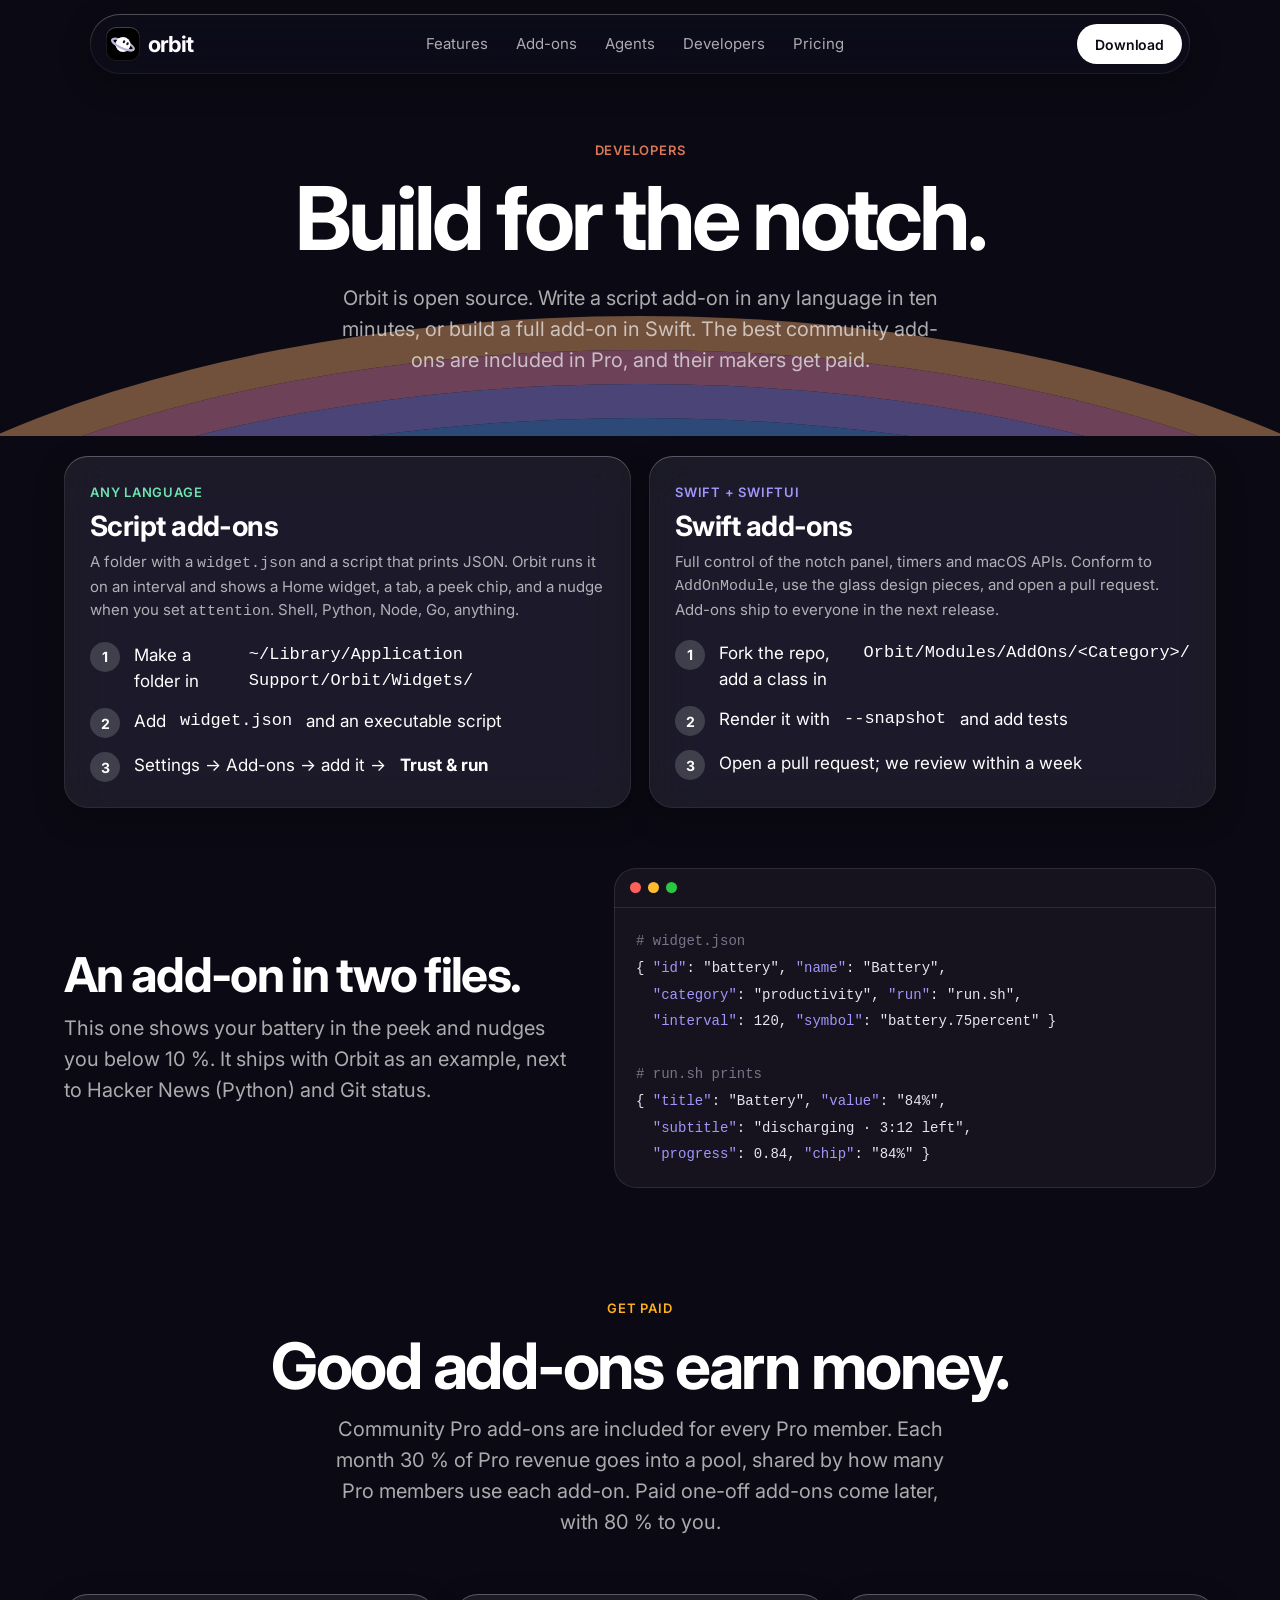
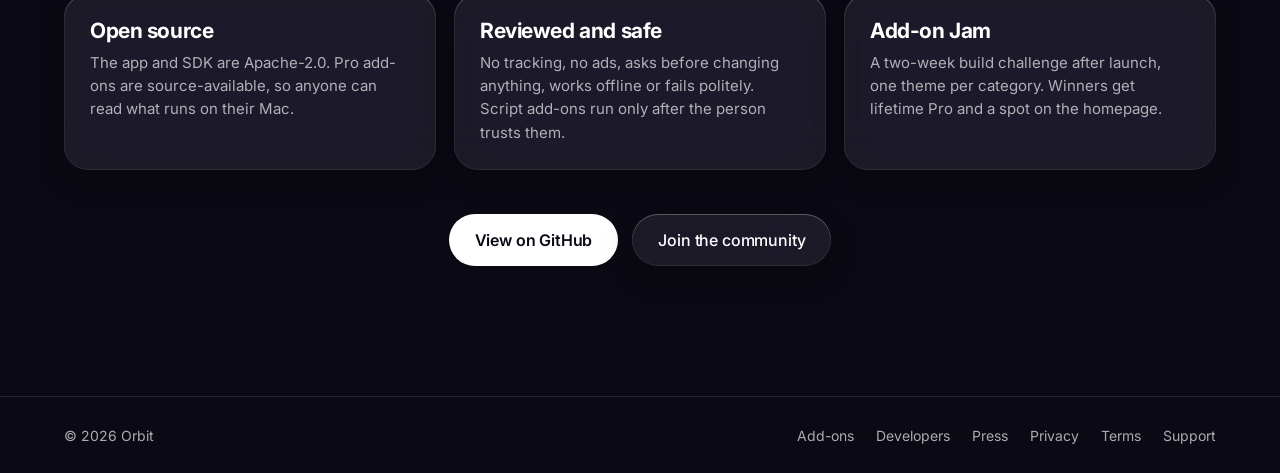
==== commit 9b498bbe: "Update from the main repository" ====
--- a/website/developers.html
+++ b/website/developers.html
@@ -55,7 +55,7 @@
           <h3 style="font-size:28px">Swift add-ons</h3>
           <p>Full control of the notch panel, timers and macOS APIs. Conform to <code>AddOnModule</code>, use the glass design pieces, and open a pull request. Add-ons ship to everyone in the next release.</p>
           <ol class="steps" style="padding:0;margin:8px 0 0">
-            <li>Fork the repo, add a class in <code>Viktor/Modules/AddOns/&lt;Category&gt;/</code></li>
+            <li>Fork the repo, add a class in <code>Orbit/Modules/AddOns/&lt;Category&gt;/</code></li>
             <li>Render it with <code>--snapshot</code> and add tests</li>
             <li>Open a pull request; we review within a week</li>
           </ol>
--- a/website/assets/styles.css
+++ b/website/assets/styles.css
@@ -499,3 +499,9 @@
   *, *::before, *::after { animation: none !important; transition: none !important; scroll-behavior: auto !important; }
   .reveal { opacity: 1; transform: none; }
 }
+
+/* First-open steps under the download button */
+.first-open{max-width:520px;margin-top:8px;padding:22px 26px;border-radius:20px;text-align:left}
+.first-open h3{font-size:17px;margin:0 0 10px}
+.first-open ol{margin:0 0 10px;padding-left:20px;display:grid;gap:6px}
+.first-open p{margin:0;opacity:.7;font-size:14px}
